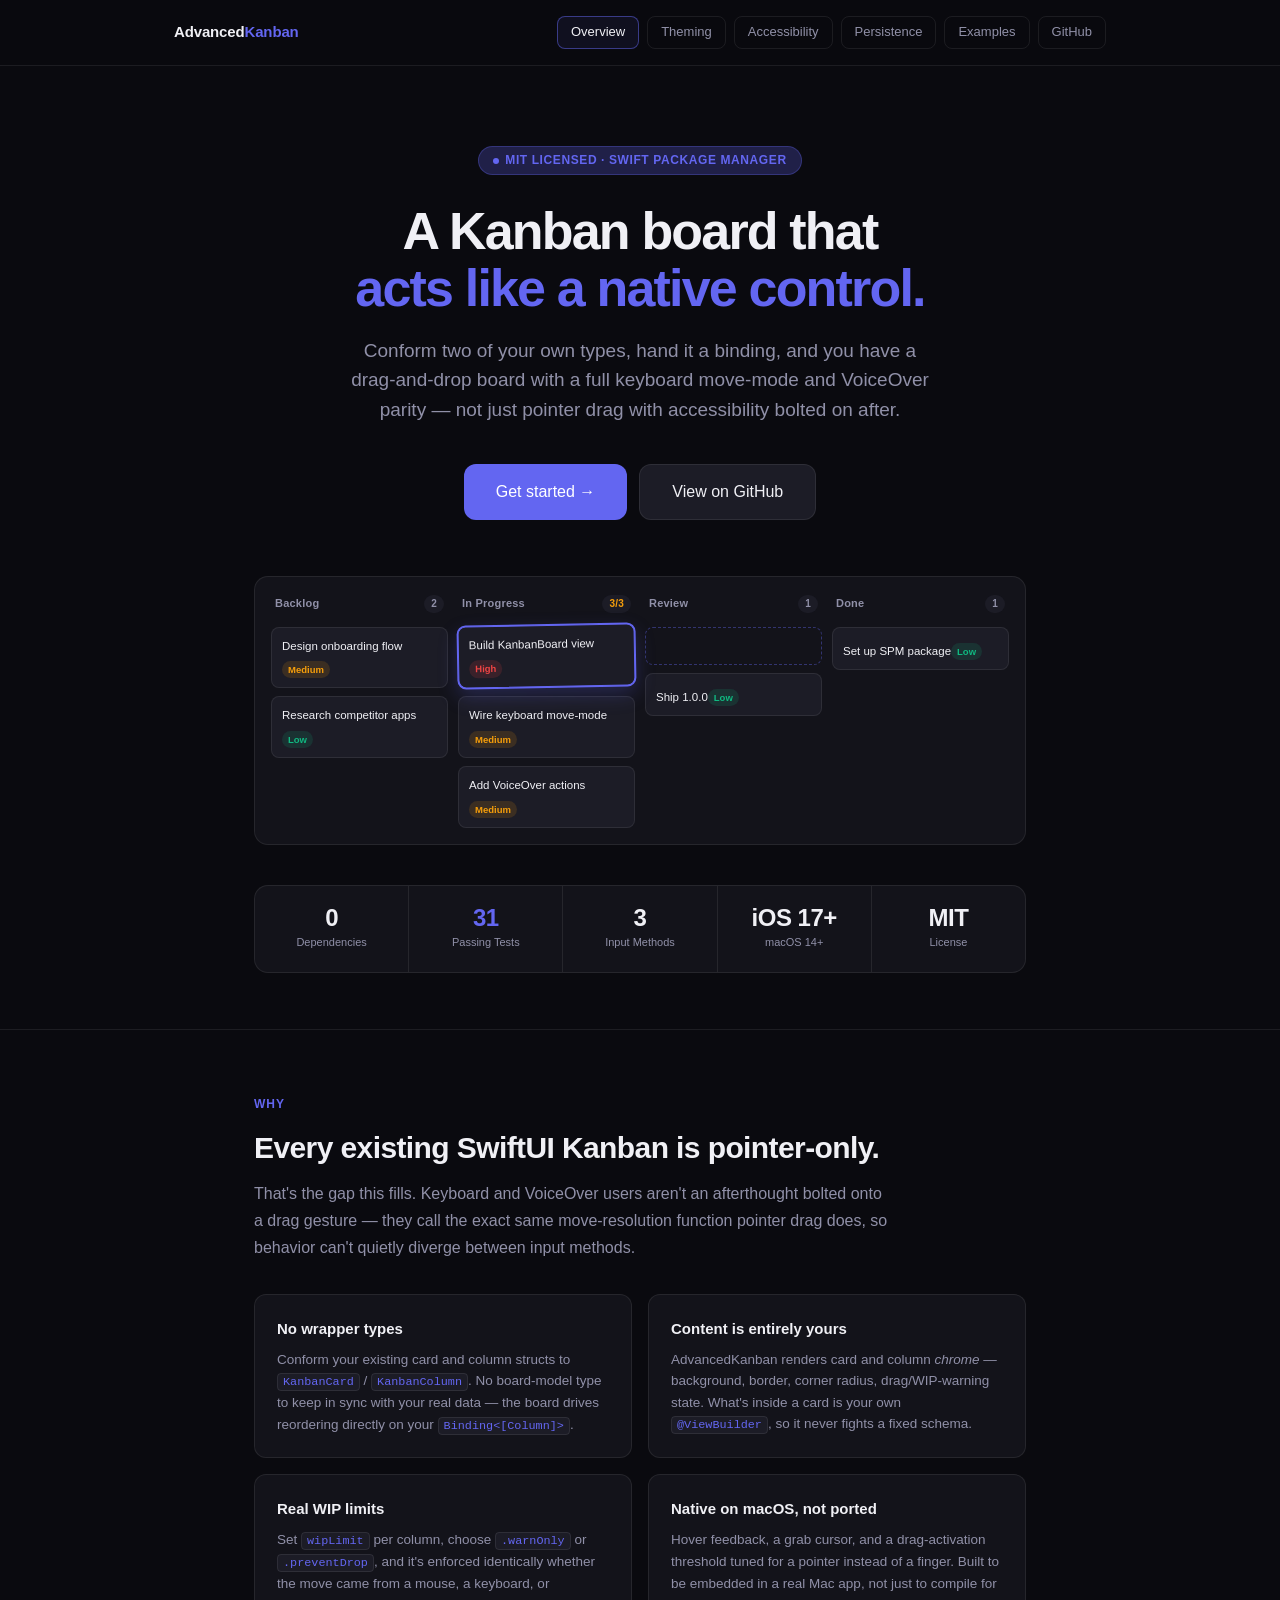
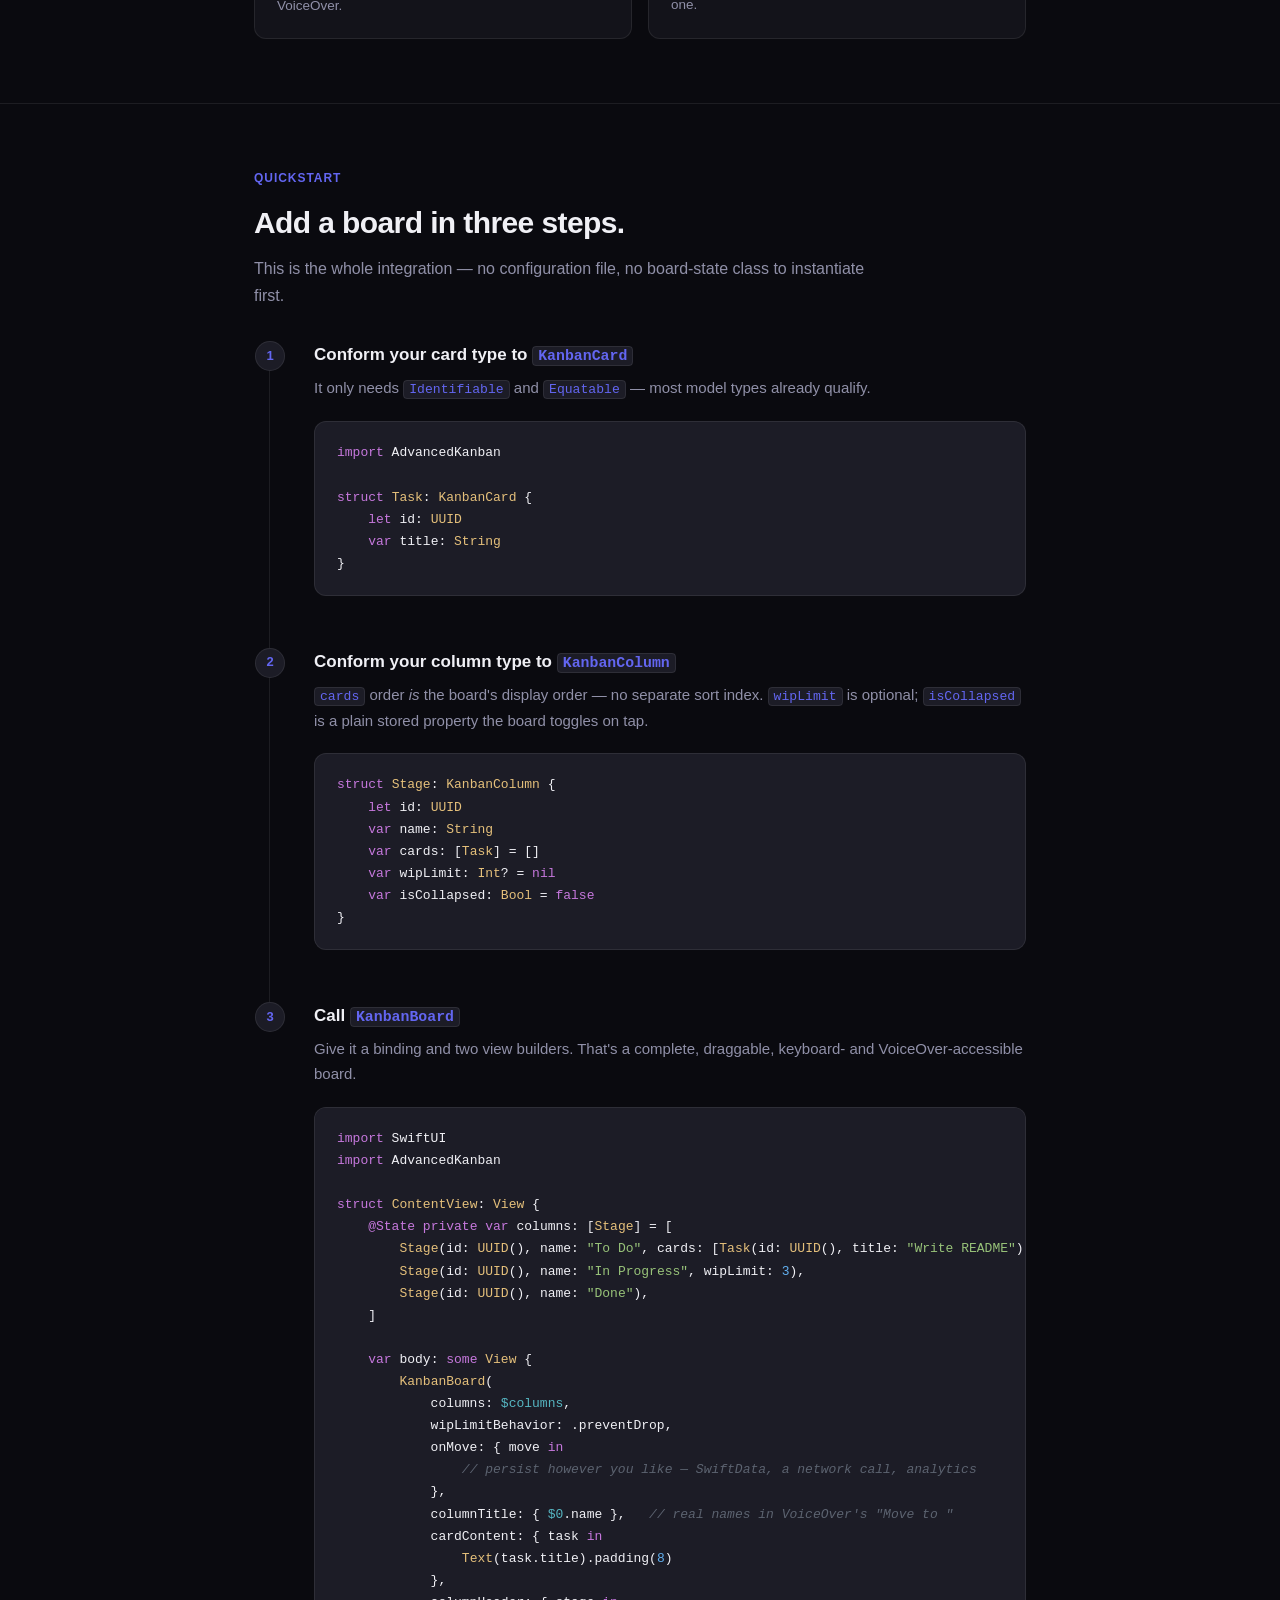
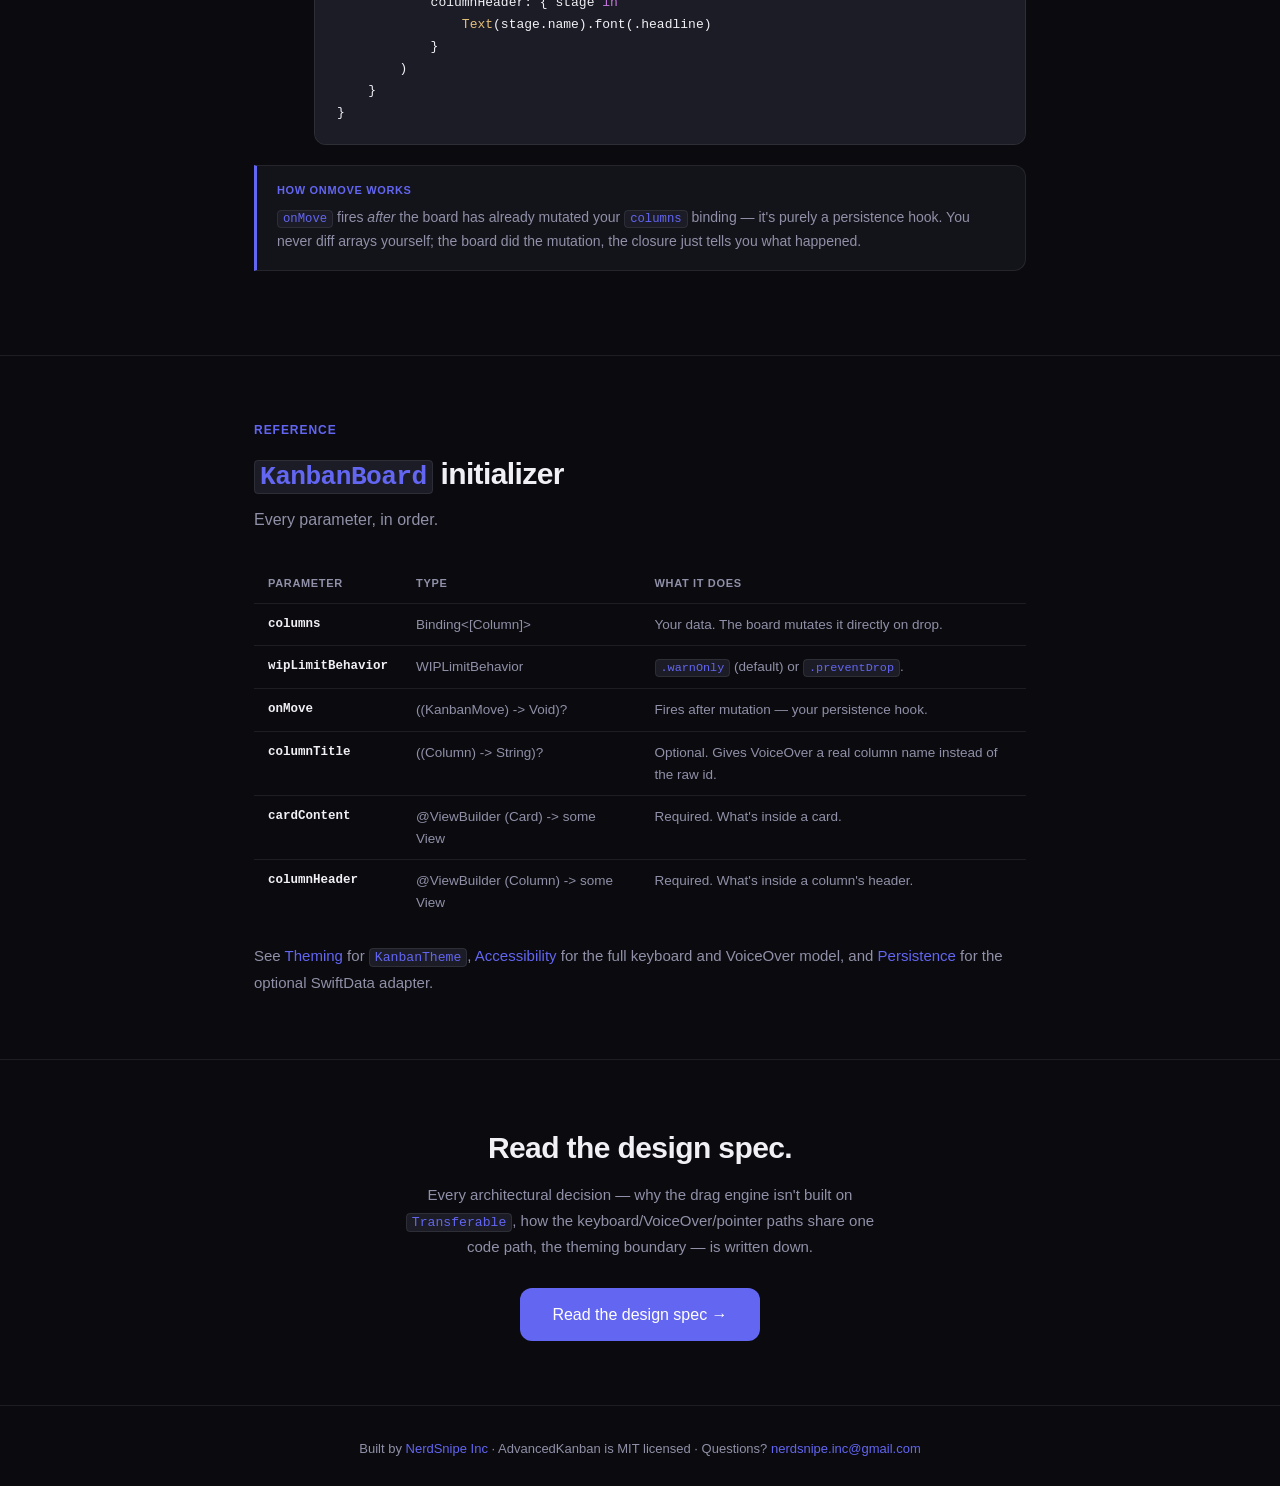
==== docs/index.html @ a4960e30 "Add documentation site under docs/ Five-page static site: Overview (quickstart + hero board mockup +" ====
<!DOCTYPE html>
<html lang="en">
<head>
<meta charset="UTF-8" />
<meta name="viewport" content="width=device-width, initial-scale=1.0" />
<title>AdvancedKanban — a Kanban board for SwiftUI</title>
<meta name="description" content="A fully customizable Kanban board for SwiftUI on iOS, iPadOS, and macOS. Pointer drag, full keyboard, and VoiceOver reordering with real input parity. No wrapper types, MIT licensed." />
<meta name="theme-color" content="#6366f1" />
<link rel="stylesheet" href="assets/styles.css" />
</head>
<body>
<a class="skip-link" href="#main">Skip to content</a>

<nav>
  <div class="inner">
    <a class="nav-brand" href="./">Advanced<span>Kanban</span></a>
    <div class="nav-links">
      <a class="nav-link active" href="./">Overview</a>
      <a class="nav-link" href="theming.html">Theming</a>
      <a class="nav-link" href="accessibility.html">Accessibility</a>
      <a class="nav-link" href="persistence.html">Persistence</a>
      <a class="nav-link" href="examples.html">Examples</a>
      <a class="nav-link" href="https://github.com/NerdSnipe-Inc/AdvancedKanban" target="_blank" rel="noopener">GitHub</a>
    </div>
  </div>
</nav>

<main id="main">
<div class="container">

  <section class="hero">
    <div class="badge"><span class="badge-dot"></span>MIT Licensed · Swift Package Manager</div>
    <h1>A Kanban board that<br><span class="accent">acts like a native control.</span></h1>
    <p class="hero-sub">
      Conform two of your own types, hand it a binding, and you have a
      drag-and-drop board with a full keyboard move-mode and VoiceOver
      parity — not just pointer drag with accessibility bolted on after.
    </p>
    <div class="cta-row">
      <a class="btn btn-primary btn-lg" href="#quickstart">Get started →</a>
      <a class="btn btn-secondary btn-lg" href="https://github.com/NerdSnipe-Inc/AdvancedKanban" target="_blank" rel="noopener">View on GitHub</a>
    </div>

    <div class="hero-board" aria-hidden="true">
      <div class="hb-col">
        <div class="hb-col-head"><span>Backlog</span><span class="hb-count">2</span></div>
        <div class="hb-card">Design onboarding flow<span class="hb-tag med">Medium</span></div>
        <div class="hb-card">Research competitor apps<span class="hb-tag low">Low</span></div>
      </div>
      <div class="hb-col">
        <div class="hb-col-head"><span>In Progress</span><span class="hb-count over">3/3</span></div>
        <div class="hb-card dragging">Build KanbanBoard view<span class="hb-tag high">High</span></div>
        <div class="hb-card">Wire keyboard move-mode<span class="hb-tag med">Medium</span></div>
        <div class="hb-card">Add VoiceOver actions<span class="hb-tag med">Medium</span></div>
      </div>
      <div class="hb-col">
        <div class="hb-col-head"><span>Review</span><span class="hb-count">1</span></div>
        <div class="hb-card ghost-slot">&nbsp;</div>
        <div class="hb-card">Ship 1.0.0<span class="hb-tag low">Low</span></div>
      </div>
      <div class="hb-col">
        <div class="hb-col-head"><span>Done</span><span class="hb-count">1</span></div>
        <div class="hb-card">Set up SPM package<span class="hb-tag low">Low</span></div>
      </div>
    </div>

    <div class="stats-strip">
      <div class="stat-item"><div class="stat-value">0</div><div class="stat-label">Dependencies</div></div>
      <div class="stat-item"><div class="stat-value"><span>31</span></div><div class="stat-label">Passing Tests</div></div>
      <div class="stat-item"><div class="stat-value">3</div><div class="stat-label">Input Methods</div></div>
      <div class="stat-item"><div class="stat-value">iOS 17+</div><div class="stat-label">macOS 14+</div></div>
      <div class="stat-item"><div class="stat-value">MIT</div><div class="stat-label">License</div></div>
    </div>
  </section>

</div>

<hr class="divider" />

<div class="container">
  <section class="section" id="why">
    <p class="section-label">Why</p>
    <h2>Every existing SwiftUI Kanban is pointer-only.</h2>
    <p class="section-sub">That's the gap this fills. Keyboard and VoiceOver users aren't an afterthought bolted onto a drag gesture — they call the exact same move-resolution function pointer drag does, so behavior can't quietly diverge between input methods.</p>

    <div class="card-grid">
      <div class="card">
        <div class="card-title">No wrapper types</div>
        <div class="card-body">Conform your existing card and column structs to <code>KanbanCard</code> / <code>KanbanColumn</code>. No board-model type to keep in sync with your real data — the board drives reordering directly on your <code>Binding&lt;[Column]&gt;</code>.</div>
      </div>
      <div class="card">
        <div class="card-title">Content is entirely yours</div>
        <div class="card-body">AdvancedKanban renders card and column <em>chrome</em> — background, border, corner radius, drag/WIP-warning state. What's inside a card is your own <code>@ViewBuilder</code>, so it never fights a fixed schema.</div>
      </div>
      <div class="card">
        <div class="card-title">Real WIP limits</div>
        <div class="card-body">Set <code>wipLimit</code> per column, choose <code>.warnOnly</code> or <code>.preventDrop</code>, and it's enforced identically whether the move came from a mouse, a keyboard, or VoiceOver.</div>
      </div>
      <div class="card">
        <div class="card-title">Native on macOS, not ported</div>
        <div class="card-body">Hover feedback, a grab cursor, and a drag-activation threshold tuned for a pointer instead of a finger. Built to be embedded in a real Mac app, not just to compile for one.</div>
      </div>
    </div>
  </section>
</div>

<hr class="divider" />

<div class="container">
  <section class="section" id="quickstart">
    <p class="section-label">Quickstart</p>
    <h2>Add a board in three steps.</h2>
    <p class="section-sub">This is the whole integration — no configuration file, no board-state class to instantiate first.</p>

    <ol class="steps">
      <li>
        <h3>Conform your card type to <code>KanbanCard</code></h3>
        <p>It only needs <code>Identifiable</code> and <code>Equatable</code> — most model types already qualify.</p>
        <pre><span class="kw">import</span> AdvancedKanban

<span class="kw">struct</span> <span class="type">Task</span>: <span class="type">KanbanCard</span> {
    <span class="kw">let</span> id: <span class="type">UUID</span>
    <span class="kw">var</span> title: <span class="type">String</span>
}</pre>
      </li>
      <li>
        <h3>Conform your column type to <code>KanbanColumn</code></h3>
        <p><code>cards</code> order <em>is</em> the board's display order — no separate sort index. <code>wipLimit</code> is optional; <code>isCollapsed</code> is a plain stored property the board toggles on tap.</p>
        <pre><span class="kw">struct</span> <span class="type">Stage</span>: <span class="type">KanbanColumn</span> {
    <span class="kw">let</span> id: <span class="type">UUID</span>
    <span class="kw">var</span> name: <span class="type">String</span>
    <span class="kw">var</span> cards: [<span class="type">Task</span>] = []
    <span class="kw">var</span> wipLimit: <span class="type">Int</span>? = <span class="kw">nil</span>
    <span class="kw">var</span> isCollapsed: <span class="type">Bool</span> = <span class="kw">false</span>
}</pre>
      </li>
      <li>
        <h3>Call <code>KanbanBoard</code></h3>
        <p>Give it a binding and two view builders. That's a complete, draggable, keyboard- and VoiceOver-accessible board.</p>
        <pre><span class="kw">import</span> SwiftUI
<span class="kw">import</span> AdvancedKanban

<span class="kw">struct</span> <span class="type">ContentView</span>: <span class="type">View</span> {
    <span class="kw">@State</span> <span class="kw">private</span> <span class="kw">var</span> columns: [<span class="type">Stage</span>] = [
        <span class="type">Stage</span>(id: <span class="type">UUID</span>(), name: <span class="str">"To Do"</span>, cards: [<span class="type">Task</span>(id: <span class="type">UUID</span>(), title: <span class="str">"Write README"</span>)]),
        <span class="type">Stage</span>(id: <span class="type">UUID</span>(), name: <span class="str">"In Progress"</span>, wipLimit: <span class="fn">3</span>),
        <span class="type">Stage</span>(id: <span class="type">UUID</span>(), name: <span class="str">"Done"</span>),
    ]

    <span class="kw">var</span> body: <span class="kw">some</span> <span class="type">View</span> {
        <span class="type">KanbanBoard</span>(
            columns: <span class="prop">$columns</span>,
            wipLimitBehavior: .preventDrop,
            onMove: { move <span class="kw">in</span>
                <span class="cm">// persist however you like — SwiftData, a network call, analytics</span>
            },
            columnTitle: { <span class="prop">$0</span>.name },   <span class="cm">// real names in VoiceOver's "Move to <Column>"</span>
            cardContent: { task <span class="kw">in</span>
                <span class="type">Text</span>(task.title).padding(<span class="fn">8</span>)
            },
            columnHeader: { stage <span class="kw">in</span>
                <span class="type">Text</span>(stage.name).font(.headline)
            }
        )
    }
}</pre>
      </li>
    </ol>

    <div class="callout">
      <span class="callout-label">How onMove works</span>
      <p><code>onMove</code> fires <em>after</em> the board has already mutated your <code>columns</code> binding — it's purely a persistence hook. You never diff arrays yourself; the board did the mutation, the closure just tells you what happened.</p>
    </div>
  </section>
</div>

<hr class="divider" />

<div class="container">
  <section class="section" id="api">
    <p class="section-label">Reference</p>
    <h2><code>KanbanBoard</code> initializer</h2>
    <p class="section-sub">Every parameter, in order.</p>

    <table class="api-table">
      <tr><th>Parameter</th><th>Type</th><th>What it does</th></tr>
      <tr><td>columns</td><td>Binding&lt;[Column]&gt;</td><td>Your data. The board mutates it directly on drop.</td></tr>
      <tr><td>wipLimitBehavior</td><td>WIPLimitBehavior</td><td><code>.warnOnly</code> (default) or <code>.preventDrop</code>.</td></tr>
      <tr><td>onMove</td><td>((KanbanMove) -&gt; Void)?</td><td>Fires after mutation — your persistence hook.</td></tr>
      <tr><td>columnTitle</td><td>((Column) -&gt; String)?</td><td>Optional. Gives VoiceOver a real column name instead of the raw id.</td></tr>
      <tr><td>cardContent</td><td>@ViewBuilder (Card) -&gt; some View</td><td>Required. What's inside a card.</td></tr>
      <tr><td>columnHeader</td><td>@ViewBuilder (Column) -&gt; some View</td><td>Required. What's inside a column's header.</td></tr>
    </table>

    <p>See <a href="theming.html">Theming</a> for <code>KanbanTheme</code>, <a href="accessibility.html">Accessibility</a> for the full keyboard and VoiceOver model, and <a href="persistence.html">Persistence</a> for the optional SwiftData adapter.</p>
  </section>
</div>

<div class="cta-band">
  <h2>Read the design spec.</h2>
  <p>Every architectural decision — why the drag engine isn't built on <code>Transferable</code>, how the keyboard/VoiceOver/pointer paths share one code path, the theming boundary — is written down.</p>
  <a class="btn btn-primary btn-lg" href="https://github.com/NerdSnipe-Inc/AdvancedKanban/blob/master/docs/superpowers/specs/2026-08-19-advanced-kanban-design.md" target="_blank" rel="noopener">Read the design spec →</a>
</div>

</main>

<footer>
  <p>
    Built by <a href="https://github.com/NerdSnipe-Inc" target="_blank" rel="noopener">NerdSnipe Inc</a> ·
    AdvancedKanban is MIT licensed ·
    Questions? <a href="mailto:nerdsnipe.inc@gmail.com">nerdsnipe.inc@gmail.com</a>
  </p>
</footer>

</body>
</html>
---- docs/assets/styles.css ----
/* AdvancedKanban docs — shares its visual language with NerdSnipe Inc's
   other developer-facing docs (DesignFoundation) for brand consistency
   across the org's open-source properties. */

*, *::before, *::after { box-sizing: border-box; margin: 0; padding: 0; }

:root {
  --bg: #0a0a0f;
  --surface: #13131a;
  --surface2: #1c1c26;
  --border: rgba(255,255,255,0.08);
  --primary: #6366f1;
  --primary-glow: rgba(99,102,241,0.25);
  --text: #f0f0f5;
  --text-secondary: #9090a8;
  --radius: 12px;
  --success: #10b981;
  --warning: #f59e0b;
}

html { scroll-behavior: smooth; }

body {
  background: var(--bg);
  color: var(--text);
  font-family: -apple-system, BlinkMacSystemFont, "SF Pro Display", "Segoe UI", sans-serif;
  line-height: 1.6;
  min-height: 100vh;
}

a { color: var(--primary); text-decoration: none; }
a:hover { text-decoration: underline; }

/* ── Skip link ── */
.skip-link {
  position: absolute; left: -9999px; top: 0;
  background: var(--primary); color: #fff;
  padding: 10px 16px; border-radius: 0 0 8px 0; z-index: 1000;
}
.skip-link:focus { left: 0; }

/* ── Focus visibility ── */
a:focus-visible, button:focus-visible, .nav-link:focus-visible {
  outline: 2px solid var(--primary);
  outline-offset: 2px;
  border-radius: 4px;
}

@media (prefers-reduced-motion: reduce) {
  html { scroll-behavior: auto; }
  * { animation-duration: 0.001ms !important; transition-duration: 0.001ms !important; }
}

/* ── Nav ── */
nav {
  border-bottom: 1px solid var(--border);
  padding: 16px 0;
  position: sticky; top: 0; z-index: 100;
  background: rgba(10,10,15,0.92);
  backdrop-filter: blur(12px);
  -webkit-backdrop-filter: blur(12px);
}
nav .inner {
  display: flex; align-items: center; justify-content: space-between;
  max-width: 980px; margin: 0 auto; padding: 0 24px;
  gap: 16px; flex-wrap: wrap;
}
.nav-brand {
  font-size: 15px; font-weight: 600; color: var(--text);
  text-decoration: none; letter-spacing: -0.01em;
  white-space: nowrap;
}
.nav-brand span { color: var(--primary); }
.nav-links { display: flex; gap: 8px; align-items: center; flex-wrap: wrap; }
.nav-link {
  font-size: 13px; color: var(--text-secondary); text-decoration: none;
  border: 1px solid var(--border); border-radius: 8px;
  padding: 5px 13px; transition: border-color 0.15s, color 0.15s;
}
.nav-link:hover { border-color: var(--primary); color: var(--text); text-decoration: none; }
.nav-link.active {
  border-color: rgba(99,102,241,0.5); color: var(--text);
  background: rgba(99,102,241,0.08);
}

/* ── Layout ── */
.container { max-width: 820px; margin: 0 auto; padding: 0 24px; }
hr.divider { border: none; border-top: 1px solid var(--border); margin: 0; }
.section { padding: 64px 0; }
.section + .section { border-top: 1px solid var(--border); }
.section-label {
  font-size: 12px; font-weight: 600; letter-spacing: 0.08em; text-transform: uppercase;
  color: var(--primary); margin-bottom: 10px;
}
h2 { font-size: clamp(22px, 3vw, 30px); font-weight: 700; letter-spacing: -0.02em; margin-bottom: 8px; }
h3 { font-size: 17px; font-weight: 600; margin: 28px 0 8px; color: var(--text); }
h3:first-child { margin-top: 0; }
.section-sub { color: var(--text-secondary); margin-bottom: 32px; font-size: 16px; max-width: 640px; }
p { color: var(--text-secondary); font-size: 15px; line-height: 1.7; margin-bottom: 14px; }
p:last-child { margin-bottom: 0; }
ul.prose-list, ol.prose-list { color: var(--text-secondary); font-size: 15px; line-height: 1.7; margin: 0 0 14px 20px; }
ul.prose-list li, ol.prose-list li { margin-bottom: 6px; }
strong { color: var(--text); font-weight: 600; }

/* ── Buttons ── */
.btn {
  display: inline-flex; align-items: center; justify-content: center; gap: 8px;
  font-size: 15px; font-weight: 500; text-decoration: none;
  border-radius: 10px; padding: 12px 24px;
  transition: opacity 0.15s, transform 0.12s;
  cursor: pointer; border: none;
}
.btn:hover { opacity: 0.85; transform: translateY(-1px); text-decoration: none; }
.btn-primary { background: var(--primary); color: #fff; }
.btn-secondary { background: var(--surface2); color: var(--text); border: 1px solid var(--border); }
.btn-lg { font-size: 16px; padding: 14px 32px; border-radius: 12px; }

/* ── Hero ── */
.hero { padding: 80px 0 56px; text-align: center; }
.badge {
  display: inline-flex; align-items: center; gap: 6px;
  font-size: 12px; font-weight: 600; letter-spacing: 0.05em; text-transform: uppercase;
  color: var(--primary); background: var(--primary-glow);
  border: 1px solid rgba(99,102,241,0.3);
  border-radius: 100px; padding: 4px 14px; margin-bottom: 28px;
}
.badge-dot { width: 6px; height: 6px; border-radius: 50%; background: var(--primary); }
h1 {
  font-size: clamp(32px, 5.5vw, 52px);
  font-weight: 800; letter-spacing: -0.035em; line-height: 1.08;
  margin-bottom: 20px;
}
h1 .accent { color: var(--primary); }
.hero-sub {
  font-size: clamp(16px, 2vw, 19px);
  color: var(--text-secondary); max-width: 600px;
  margin: 0 auto 40px; line-height: 1.55;
}
.cta-row { display: flex; gap: 12px; justify-content: center; flex-wrap: wrap; margin-bottom: 56px; }

/* ── Hero board mockup (the one signature element) ── */
.hero-board {
  display: grid;
  grid-template-columns: repeat(4, minmax(0, 1fr));
  gap: 10px;
  background: var(--surface);
  border: 1px solid var(--border);
  border-radius: 14px;
  padding: 16px;
  text-align: left;
}
@media (max-width: 640px) { .hero-board { grid-template-columns: repeat(2, minmax(0, 1fr)); } }
.hb-col { display: flex; flex-direction: column; gap: 8px; }
.hb-col-head {
  display: flex; align-items: center; justify-content: space-between;
  font-size: 11px; font-weight: 700; color: var(--text-secondary);
  letter-spacing: 0.02em; padding: 2px 4px 6px;
}
.hb-count {
  font-size: 10px; font-weight: 700; color: var(--text-secondary);
  background: var(--surface2); border-radius: 100px; padding: 1px 7px;
}
.hb-count.over { color: var(--warning); }
.hb-card {
  background: var(--surface2); border: 1px solid var(--border);
  border-radius: 8px; padding: 9px 10px;
  font-size: 11.5px; font-weight: 500; color: var(--text);
}
.hb-card.dragging {
  border-color: var(--primary);
  box-shadow: 0 0 0 1px var(--primary), 0 8px 20px rgba(99,102,241,0.25);
  transform: translateY(-2px) rotate(-1deg);
}
.hb-card.ghost-slot {
  background: transparent; border: 1.5px dashed rgba(99,102,241,0.4);
}
.hb-tag {
  display: inline-block; font-size: 9.5px; font-weight: 700;
  padding: 1px 6px; border-radius: 100px; margin-top: 6px;
}
.hb-tag.low { background: rgba(16,185,129,0.14); color: var(--success); }
.hb-tag.med { background: rgba(245,158,11,0.14); color: var(--warning); }
.hb-tag.high { background: rgba(239,68,68,0.14); color: #ef4444; }

/* ── Stats strip ── */
.stats-strip {
  display: flex; align-items: center; justify-content: center;
  gap: 0; flex-wrap: wrap;
  border: 1px solid var(--border); border-radius: 14px;
  background: var(--surface); overflow: hidden;
  margin: 40px 0 0;
}
.stat-item { flex: 1; min-width: 120px; padding: 20px 14px; text-align: center; border-right: 1px solid var(--border); }
.stat-item:last-child { border-right: none; }
.stat-value { font-size: 24px; font-weight: 800; letter-spacing: -0.02em; color: var(--text); line-height: 1; margin-bottom: 4px; }
.stat-value span { color: var(--primary); }
.stat-label { font-size: 11px; color: var(--text-secondary); font-weight: 500; }

/* ── Cards / grid ── */
.card-grid { display: grid; grid-template-columns: 1fr 1fr; gap: 16px; }
@media (max-width: 680px) { .card-grid { grid-template-columns: 1fr; } }
.card {
  background: var(--surface); border: 1px solid var(--border);
  border-radius: var(--radius); padding: 22px;
}
.card-title { font-size: 15px; font-weight: 700; color: var(--text); margin-bottom: 8px; }
.card-body { font-size: 13.5px; color: var(--text-secondary); line-height: 1.6; }

/* ── Step list (guides) ── */
.steps { list-style: none; counter-reset: step; }
.steps > li {
  counter-increment: step;
  position: relative;
  padding: 0 0 32px 44px;
  border-left: 1px solid var(--border);
  margin-left: 15px;
}
.steps > li:last-child { border-left-color: transparent; padding-bottom: 0; }
.steps > li::before {
  content: counter(step);
  position: absolute; left: -15px; top: 0;
  width: 30px; height: 30px; border-radius: 50%;
  background: var(--surface2); border: 1px solid var(--border);
  color: var(--primary); font-size: 13px; font-weight: 700;
  display: flex; align-items: center; justify-content: center;
}
.steps h3 { margin-top: 0; margin-bottom: 6px; }

/* ── Callouts ── */
.callout {
  border: 1px solid var(--border); border-left: 3px solid var(--primary);
  background: var(--surface); border-radius: 0 var(--radius) var(--radius) 0;
  padding: 16px 20px; margin: 20px 0;
}
.callout p { color: var(--text-secondary); font-size: 14px; margin: 0; }
.callout .callout-label {
  font-size: 11px; font-weight: 700; letter-spacing: 0.06em; text-transform: uppercase;
  color: var(--primary); margin-bottom: 6px; display: block;
}
.callout.warn { border-left-color: var(--warning); }
.callout.warn .callout-label { color: var(--warning); }

/* ── Code ── */
code {
  font-family: "SF Mono", "Fira Code", Menlo, monospace;
  font-size: 0.875em;
  background: var(--surface2); border: 1px solid var(--border);
  border-radius: 4px; padding: 1px 5px; color: var(--primary);
}
pre {
  background: var(--surface2); border: 1px solid var(--border);
  border-radius: var(--radius); padding: 20px 22px;
  overflow-x: auto; max-width: 100%;
  font-family: "SF Mono", "Fira Code", Menlo, monospace;
  font-size: 13px; line-height: 1.7; margin: 20px 0;
}
pre code { background: none; border: none; padding: 0; color: inherit; font-size: 1em; }
.kw { color: #c678dd; }
.type { color: #e5c07b; }
.fn { color: #61afef; }
.str { color: #98c379; }
.cm { color: #5c6370; font-style: italic; }
.prop { color: #56b6c2; }

/* ── API reference table ── */
.api-table { width: 100%; border-collapse: collapse; margin: 20px 0; font-size: 13.5px; }
.api-table th, .api-table td { padding: 10px 14px; text-align: left; border-bottom: 1px solid var(--border); vertical-align: top; }
.api-table th { font-size: 11px; font-weight: 700; text-transform: uppercase; letter-spacing: 0.06em; color: var(--text-secondary); }
.api-table td:first-child { font-weight: 600; color: var(--text); font-family: "SF Mono", "Fira Code", Menlo, monospace; font-size: 12.5px; white-space: nowrap; }
.api-table td { color: var(--text-secondary); }
.api-table tr:last-child td { border-bottom: none; }

/* ── Checklist ── */
.check-list { list-style: none; }
.check-list li {
  font-size: 14px; padding: 8px 0;
  border-bottom: 1px solid var(--border);
  display: flex; align-items: flex-start; gap: 12px;
  color: var(--text-secondary);
}
.check-list li:last-child { border-bottom: none; }
.check-list li::before { content: "✓"; color: var(--success); font-weight: 700; flex-shrink: 0; }

/* ── Footer ── */
.cta-band { text-align: center; padding: 64px 24px; border-top: 1px solid var(--border); }
.cta-band h2 { margin-bottom: 10px; }
.cta-band p { max-width: 480px; margin: 0 auto 28px; }
footer { padding: 32px 24px; text-align: center; border-top: 1px solid var(--border); }
footer p { font-size: 13px; color: var(--text-secondary); }
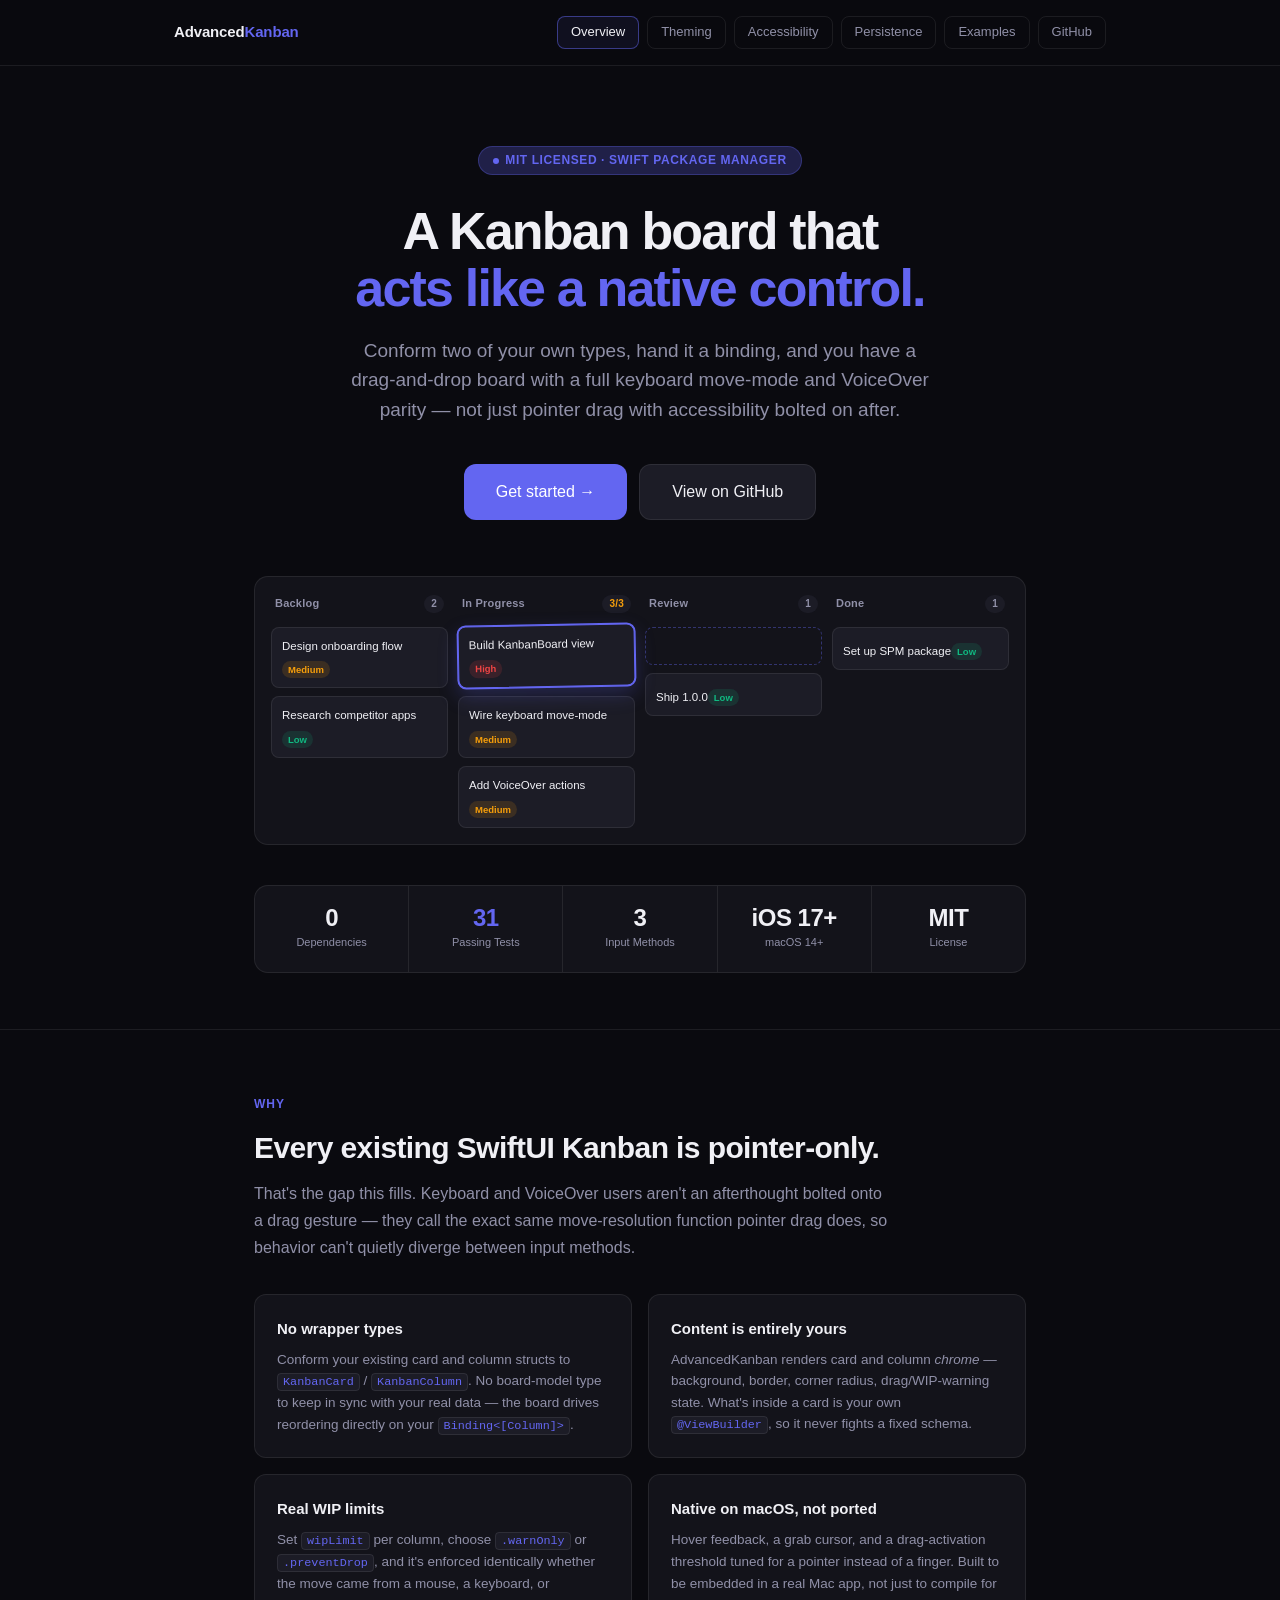
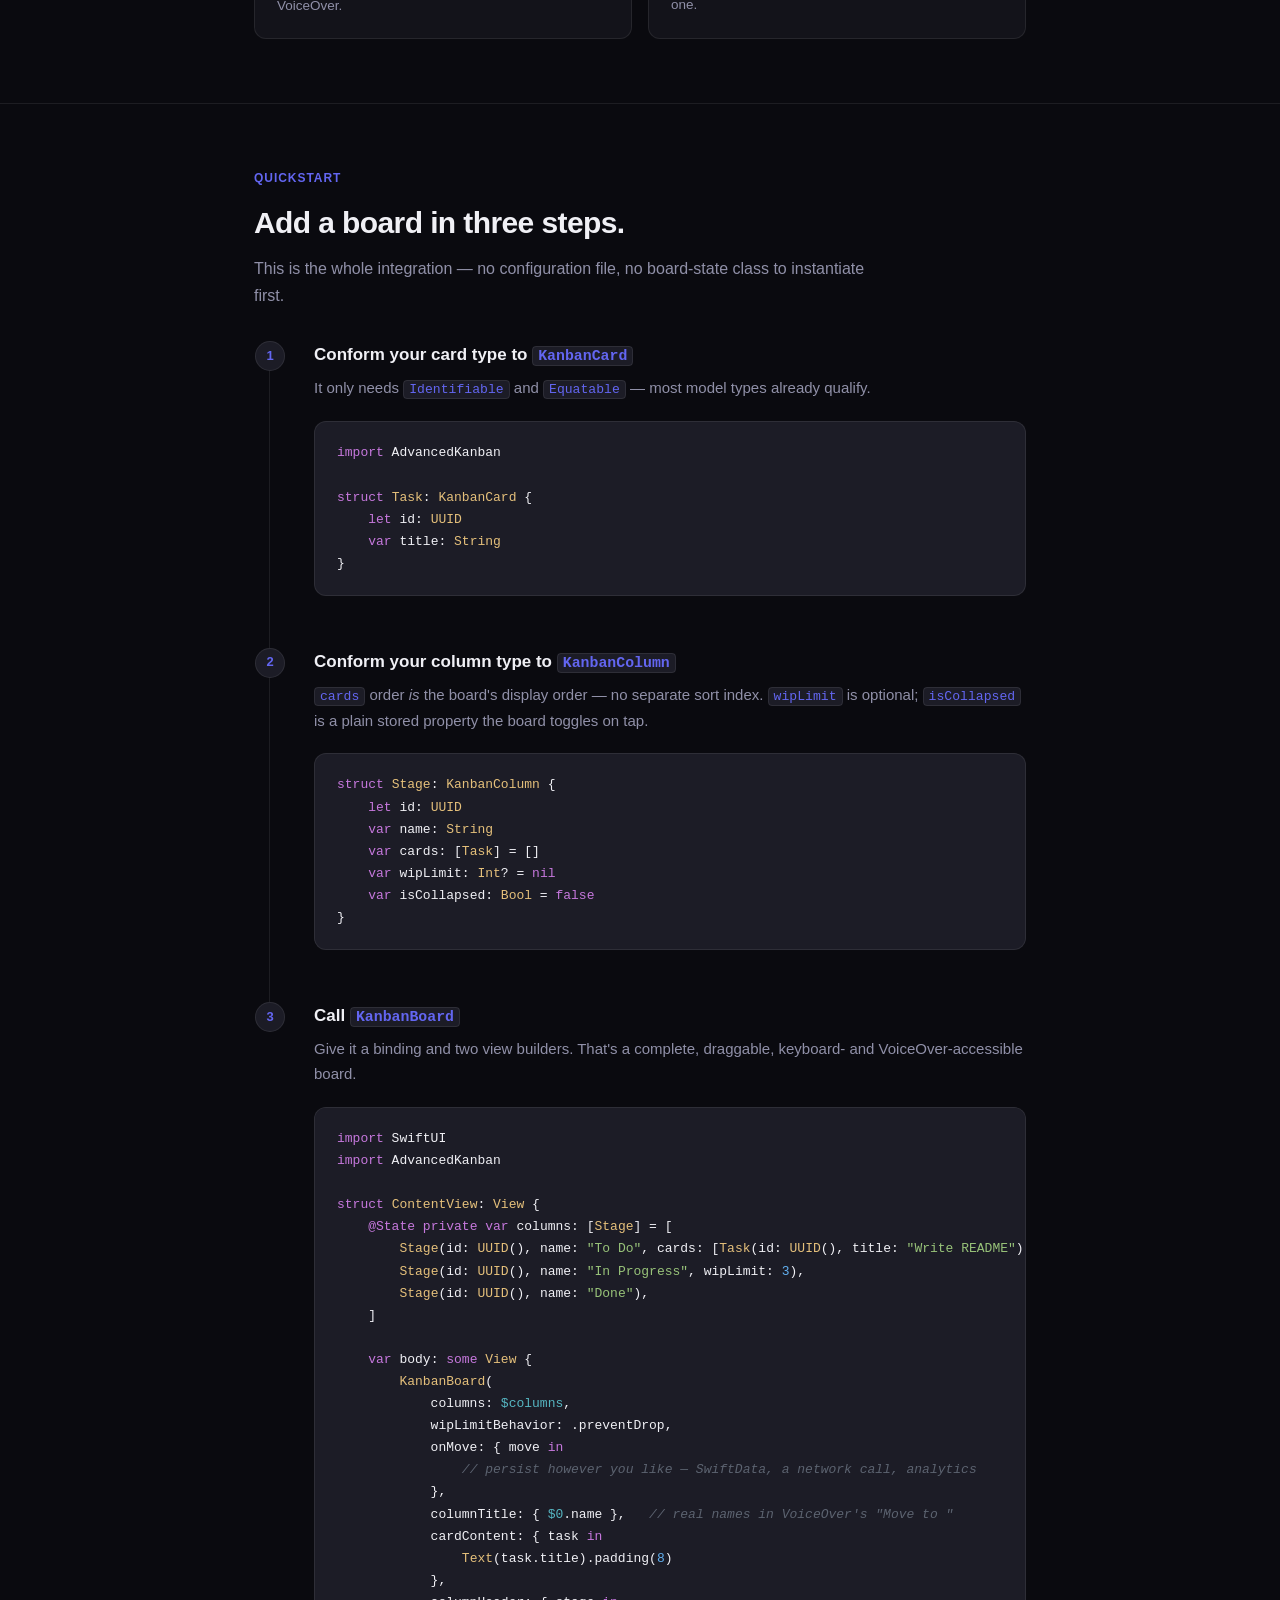
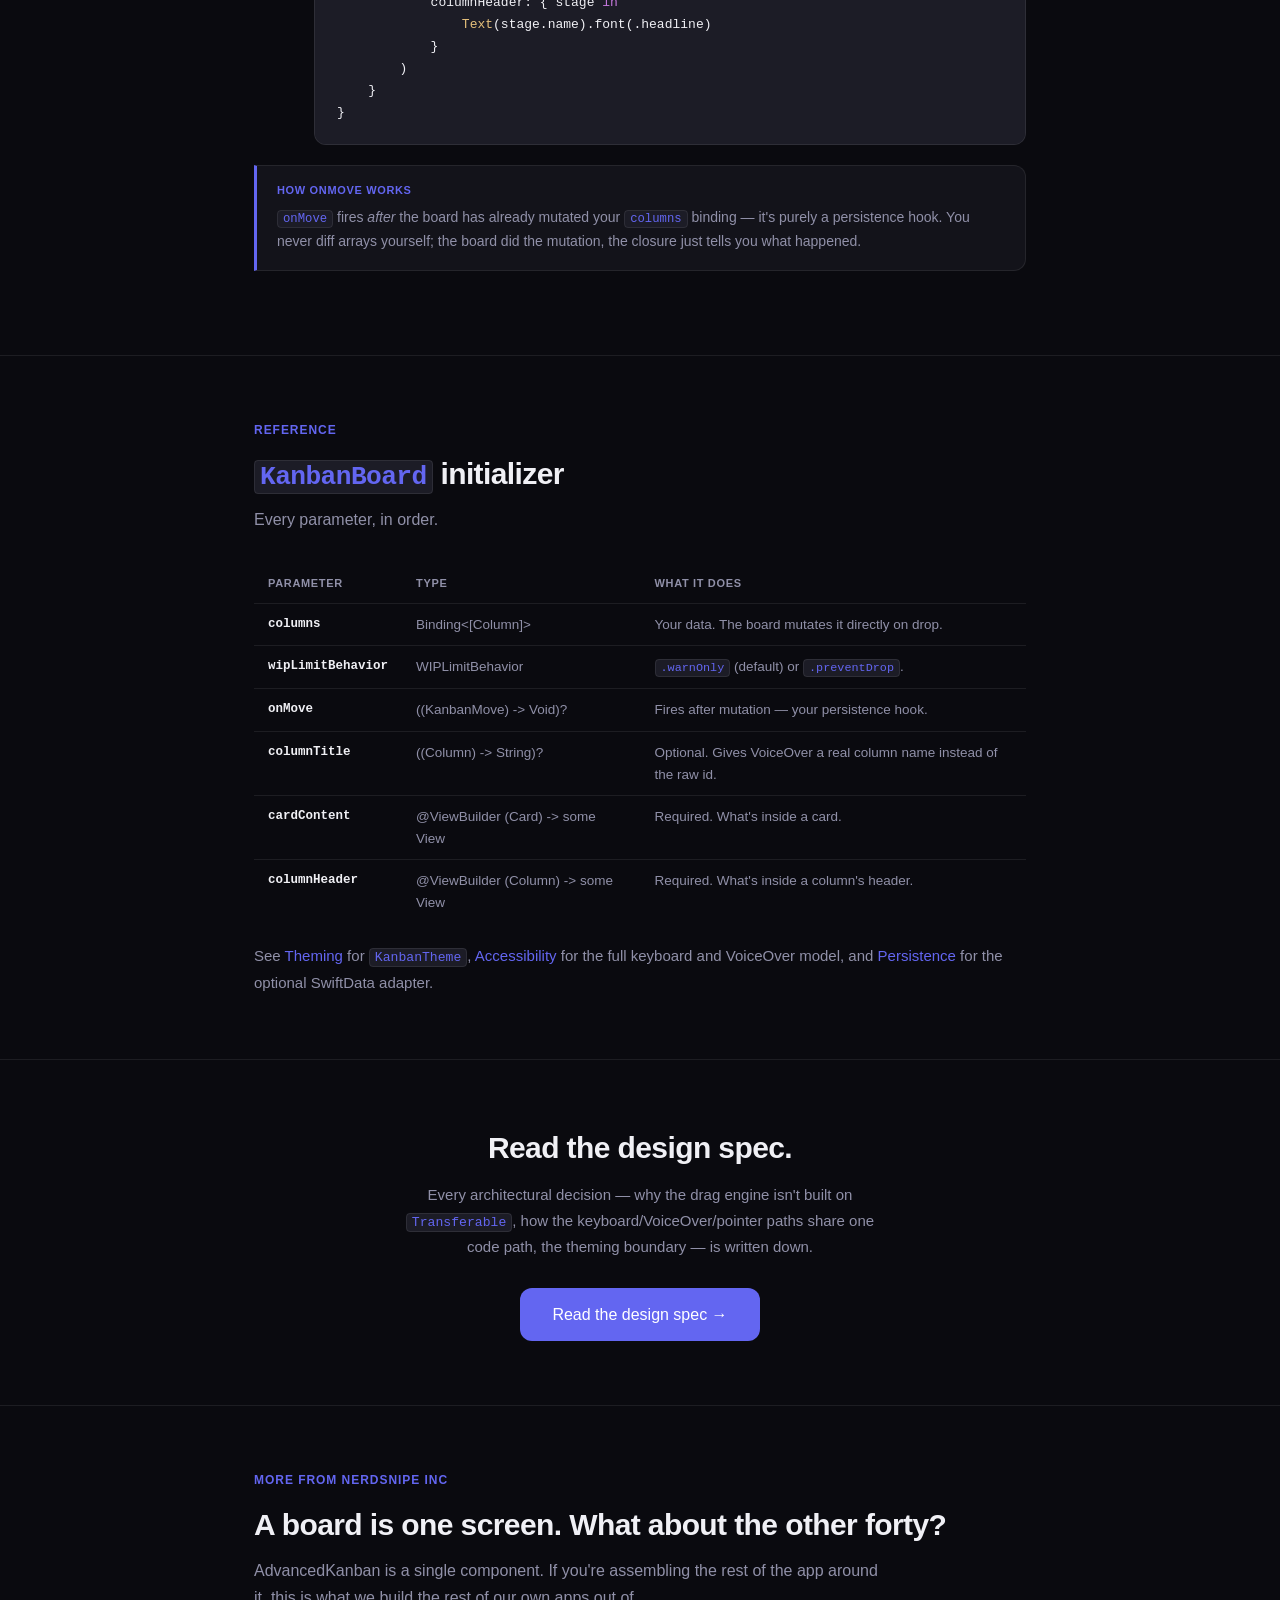
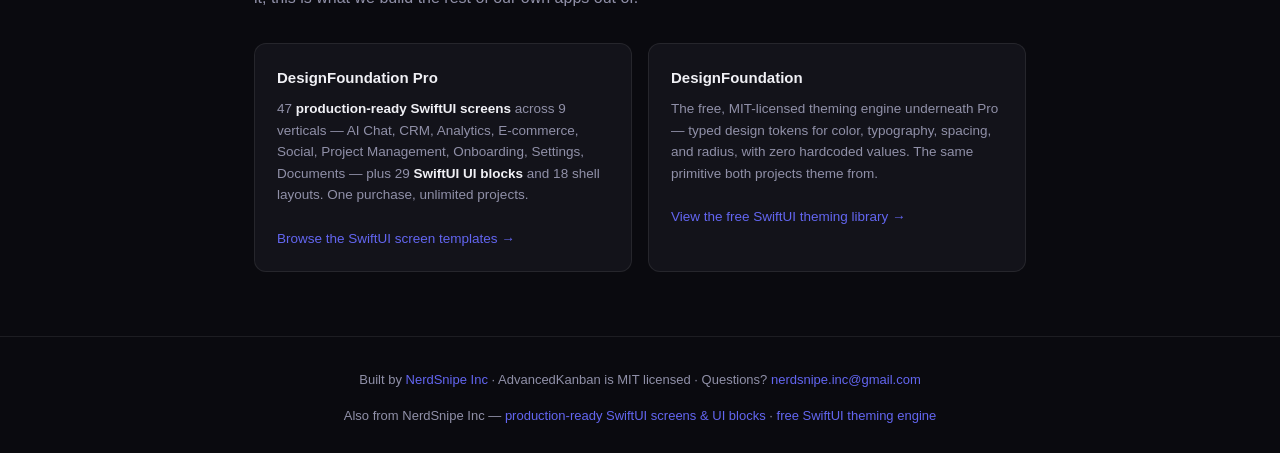
==== commit 665f954c: "Cross-link DesignFoundation / DesignFoundation Pro from README and docs README gets an "Also from Ne" ====
--- a/docs/index.html
+++ b/docs/index.html
@@ -202,6 +202,27 @@
   <a class="btn btn-primary btn-lg" href="https://github.com/NerdSnipe-Inc/AdvancedKanban/blob/master/docs/superpowers/specs/2026-08-19-advanced-kanban-design.md" target="_blank" rel="noopener">Read the design spec →</a>
 </div>
 
+<hr class="divider" />
+
+<div class="container">
+  <section class="section">
+    <p class="section-label">More from NerdSnipe Inc</p>
+    <h2>A board is one screen. What about the other forty?</h2>
+    <p class="section-sub">AdvancedKanban is a single component. If you're assembling the rest of the app around it, this is what we build the rest of our own apps out of.</p>
+
+    <div class="card-grid">
+      <div class="card">
+        <div class="card-title">DesignFoundation Pro</div>
+        <div class="card-body">47 <strong>production-ready SwiftUI screens</strong> across 9 verticals — AI Chat, CRM, Analytics, E-commerce, Social, Project Management, Onboarding, Settings, Documents — plus 29 <strong>SwiftUI UI blocks</strong> and 18 shell layouts. One purchase, unlimited projects.<br><br><a href="https://nerdsnipe-inc.github.io/design-foundation/pro/" target="_blank" rel="noopener">Browse the SwiftUI screen templates →</a></div>
+      </div>
+      <div class="card">
+        <div class="card-title">DesignFoundation</div>
+        <div class="card-body">The free, MIT-licensed theming engine underneath Pro — typed design tokens for color, typography, spacing, and radius, with zero hardcoded values. The same primitive both projects theme from.<br><br><a href="https://nerdsnipe-inc.github.io/design-foundation/" target="_blank" rel="noopener">View the free SwiftUI theming library →</a></div>
+      </div>
+    </div>
+  </section>
+</div>
+
 </main>
 
 <footer>
@@ -210,6 +231,10 @@
     AdvancedKanban is MIT licensed ·
     Questions? <a href="mailto:nerdsnipe.inc@gmail.com">nerdsnipe.inc@gmail.com</a>
   </p>
+  <p style="margin-top:8px">
+    Also from NerdSnipe Inc — <a href="https://nerdsnipe-inc.github.io/design-foundation/pro/" target="_blank" rel="noopener">production-ready SwiftUI screens &amp; UI blocks</a> ·
+    <a href="https://nerdsnipe-inc.github.io/design-foundation/" target="_blank" rel="noopener">free SwiftUI theming engine</a>
+  </p>
 </footer>
 
 </body>
